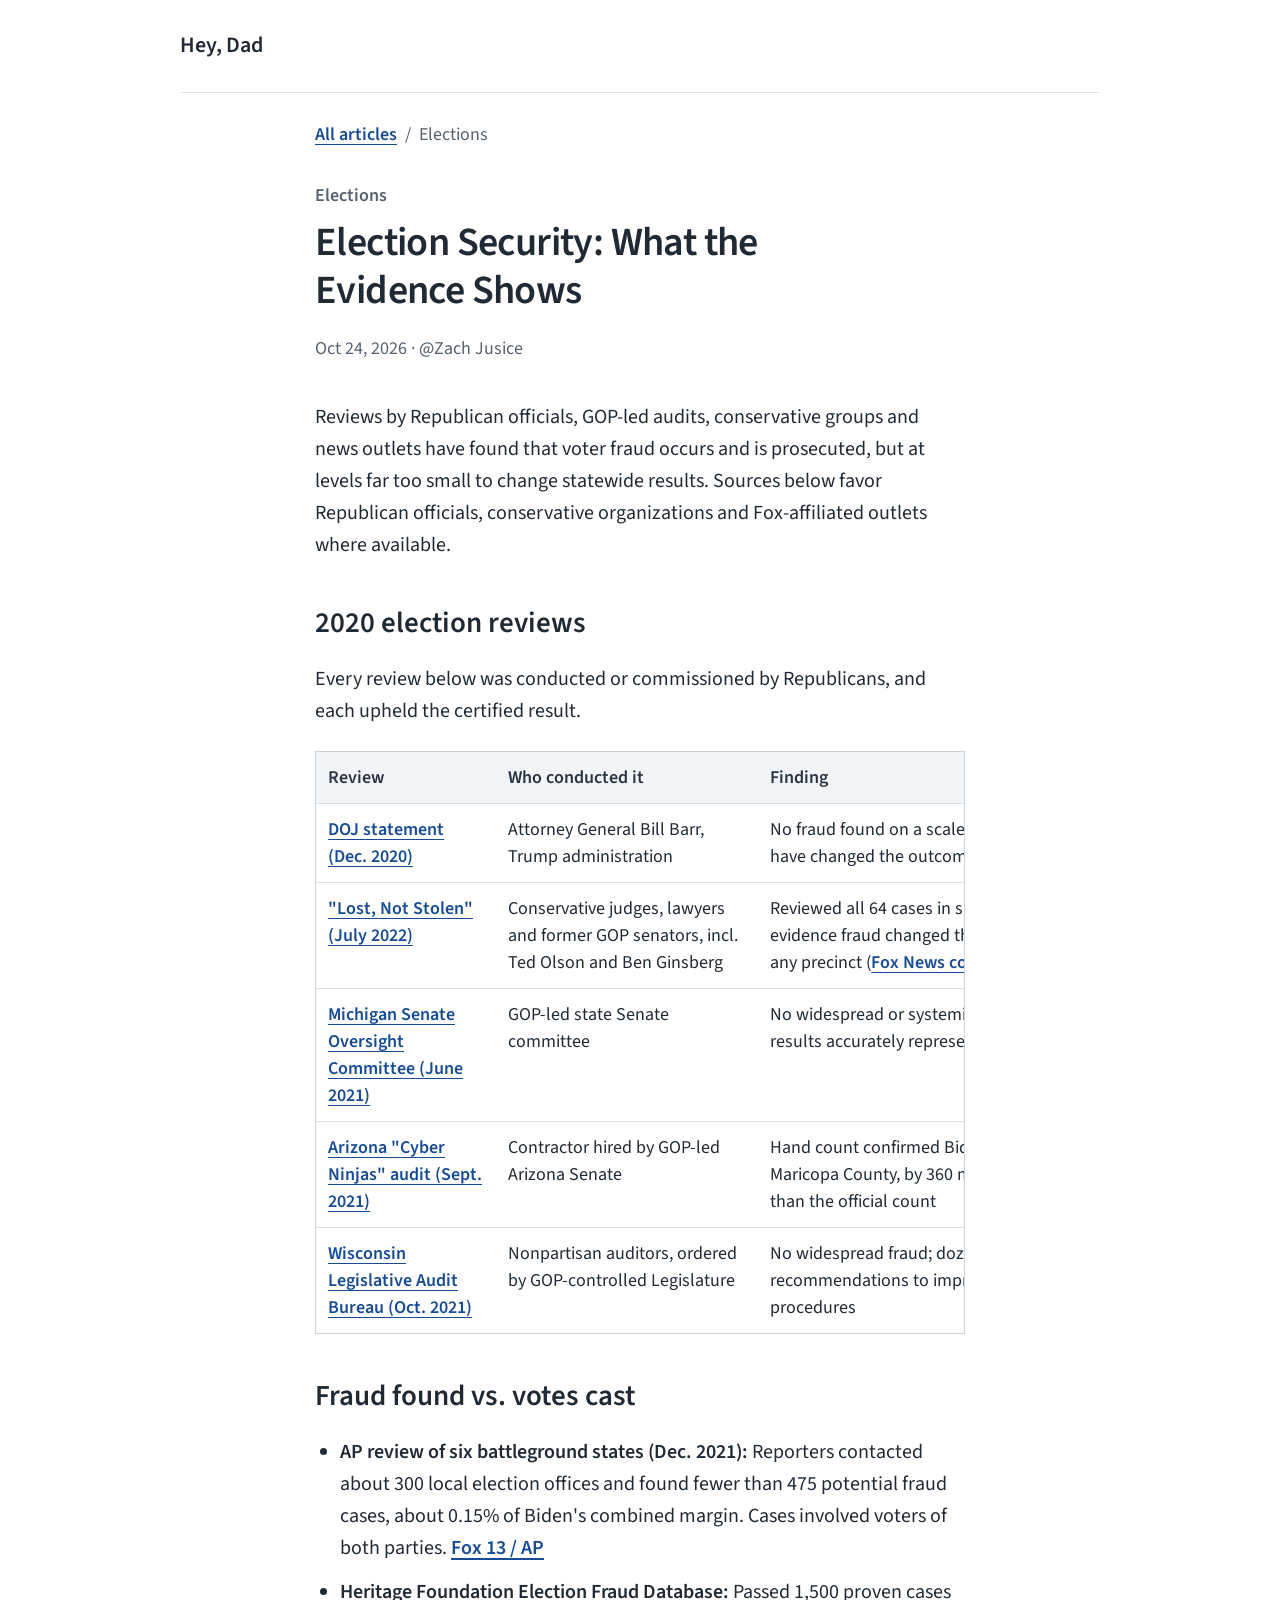
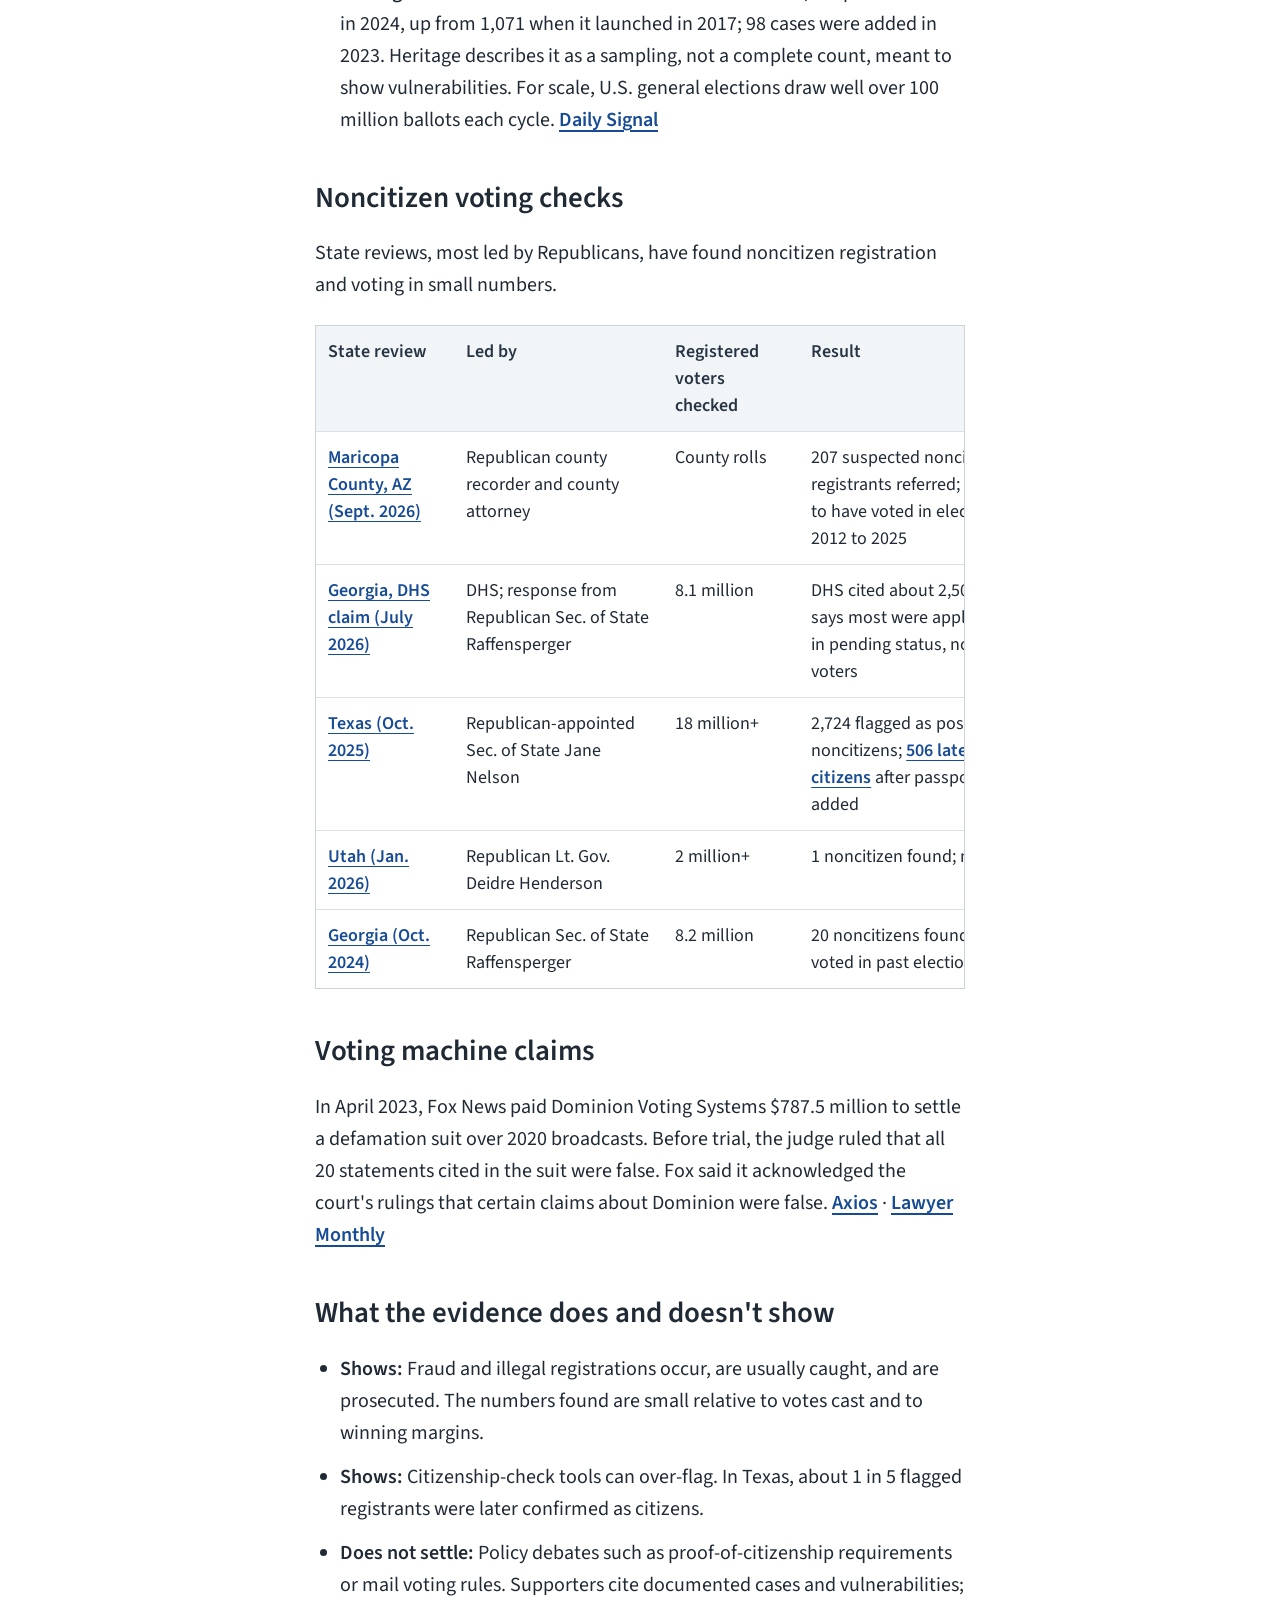
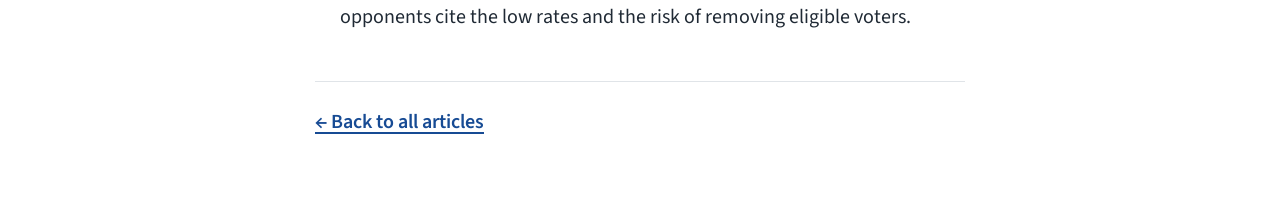
==== articles/elections/election-security.html @ 76e3f585 "Add article library site" ====
<!doctype html>
<html lang="en">
<head>
  <meta charset="utf-8">
  <meta name="viewport" content="width=device-width, initial-scale=1">
  <meta name="description" content="Election Security: What the Evidence Shows">
  <meta name="theme-color" content="#ffffff">
  <title>Election Security: What the Evidence Shows — Hey, Dad</title>
  <link rel="icon" href="../../assets/images/favicon.svg" type="image/svg+xml">
  <link rel="stylesheet" href="../../assets/css/styles.css">
</head>
<body>
  <a class="skip-link" href="#article-content">Skip to article</a>

  <header class="site-header page-width">
    <a class="site-name" href="../../">Hey, Dad</a>
  </header>

  <main id="article-content" class="article-page page-width">
    <nav class="breadcrumb" aria-label="Breadcrumb">
      <a href="../../">All articles</a>
      <span aria-hidden="true">/</span>
      <span>Elections</span>
    </nav>
    <article class="reading-content">
      <header class="article-header">
        <p class="article-topic">Elections</p>
        <h1>Election Security: What the Evidence Shows</h1>
        <p class="article-meta">Oct 24, 2026 · @Zach Jusice</p>
      </header>
      <p>Reviews by Republican officials, GOP-led audits, conservative groups and news outlets have found that voter fraud occurs and is prosecuted, but at levels far too small to change statewide results. Sources below favor Republican officials, conservative organizations and Fox-affiliated outlets where available.</p>
<h2>2020 election reviews</h2>
<p>Every review below was conducted or commissioned by Republicans, and each upheld the certified result.</p>
<div class="table-scroll">
<table>
<thead><tr>
<th scope="col">Review</th>
<th scope="col">Who conducted it</th>
<th scope="col">Finding</th>
</tr></thead><tbody>
<tr>
<td><a href="https://www.fox5ny.com/news/barr-no-evidence-of-fraud-thatd-change-election-outcome">DOJ statement (Dec. 2020)</a></td>
<td>Attorney General Bill Barr, Trump administration</td>
<td>No fraud found on a scale that could have changed the outcome</td>
</tr>
<tr>
<td><a href="https://law.stanford.edu/stanford-lawyer/articles/lost-not-stolen/">"Lost, Not Stolen" (July 2022)</a></td>
<td>Conservative judges, lawyers and former GOP senators, incl. Ted Olson and Ben Ginsberg</td>
<td>Reviewed all 64 cases in six states; no evidence fraud changed the result in any precinct (<a href="https://www.foxnews.com/politics/prominent-conservatives-election-lost-not-stolen.amp">Fox News coverage</a>)</td>
</tr>
<tr>
<td><a href="https://fox17online.com/news/politics/michigan-gop-investigation-finds-no-evidence-of-widespread-fraud-in-2020-election">Michigan Senate Oversight Committee (June 2021)</a></td>
<td>GOP-led state Senate committee</td>
<td>No widespread or systemic fraud; results accurately represented</td>
</tr>
<tr>
<td><a href="https://www.dailysignal.com/2021/09/24/6-takeaways-from-findings-of-arizona-election-audit/">Arizona "Cyber Ninjas" audit (Sept. 2021)</a></td>
<td>Contractor hired by GOP-led Arizona Senate</td>
<td>Hand count confirmed Biden won Maricopa County, by 360 more votes than the official count</td>
</tr>
<tr>
<td><a href="https://www.wpr.org/politics/nonpartisan-review-wisconsins-2020-election-finds-no-widespread-fraud">Wisconsin Legislative Audit Bureau (Oct. 2021)</a></td>
<td>Nonpartisan auditors, ordered by GOP-controlled Legislature</td>
<td>No widespread fraud; dozens of recommendations to improve procedures</td>
</tr>
</tbody></table>
</div>
<h2>Fraud found vs. votes cast</h2>
<ul><li><strong>AP review of six battleground states (Dec. 2021):</strong> Reporters contacted about 300 local election offices and found fewer than 475 potential fraud cases, about 0.15% of Biden's combined margin. Cases involved voters of both parties. <a href="https://www.fox13news.com/news/far-too-little-vote-fraud-to-tip-2020-election-to-trump-ap-review-finds">Fox 13 / AP</a></li>
<li><strong>Heritage Foundation Election Fraud Database:</strong> Passed 1,500 proven cases in 2024, up from 1,071 when it launched in 2017; 98 cases were added in 2023. Heritage describes it as a sampling, not a complete count, meant to show vulnerabilities. For scale, U.S. general elections draw well over 100 million ballots each cycle. <a href="https://www.dailysignal.com/2024/01/29/heritages-one-kind-election-fraud-database-hits-1500-cases/">Daily Signal</a></li></ul>
<h2>Noncitizen voting checks</h2>
<p>State reviews, most led by Republicans, have found noncitizen registration and voting in small numbers.</p>
<div class="table-scroll">
<table>
<thead><tr>
<th scope="col">State review</th>
<th scope="col">Led by</th>
<th scope="col">Registered voters checked</th>
<th scope="col">Result</th>
</tr></thead><tbody>
<tr>
<td><a href="https://www.kjzz.org/politics/2026-09-28/maricopa-county-attorney-mitchell-finds-8-noncitizens-voted-in-past-elections">Maricopa County, AZ (Sept. 2026)</a></td>
<td>Republican county recorder and county attorney</td>
<td>County rolls</td>
<td>207 suspected noncitizen registrants referred; 8 confirmed to have voted in elections from 2012 to 2025</td>
</tr>
<tr>
<td><a href="https://www.ajc.com/politics/2026/07/most-noncitizen-voters-dhs-found-in-georgia-were-never-voters-at-all/">Georgia, DHS claim (July 2026)</a></td>
<td>DHS; response from Republican Sec. of State Raffensperger</td>
<td>8.1 million</td>
<td>DHS cited about 2,500; the state says most were applicants held in pending status, not registered voters</td>
</tr>
<tr>
<td><a href="https://www.fox7austin.com/news/texas-identifies-thousands-potential-noncitizens-registered-vote">Texas (Oct. 2025)</a></td>
<td>Republican-appointed Sec. of State Jane Nelson</td>
<td>18 million+</td>
<td>2,724 flagged as possible noncitizens; <a href="https://www.votebeat.org/texas/2026/05/28/save-database-potential-noncitizens-voter-rolls-dps/">506 later proven citizens</a> after passport data was added</td>
</tr>
<tr>
<td><a href="https://www.factcheck.org/2026/03/flaws-in-government-tool-to-id-noncitizen-voters/">Utah (Jan. 2026)</a></td>
<td>Republican Lt. Gov. Deidre Henderson</td>
<td>2 million+</td>
<td>1 noncitizen found; never voted</td>
</tr>
<tr>
<td><a href="https://apnews.com/article/georgia-noncitizens-voter-rolls-14532ef49b66f9cbf34ff483d2534280">Georgia (Oct. 2024)</a></td>
<td>Republican Sec. of State Raffensperger</td>
<td>8.2 million</td>
<td>20 noncitizens found; 9 had voted in past elections</td>
</tr>
</tbody></table>
</div>
<h2>Voting machine claims</h2>
<p>In April 2023, Fox News paid Dominion Voting Systems $787.5 million to settle a defamation suit over 2020 broadcasts. Before trial, the judge ruled that all 20 statements cited in the suit were false. Fox said it acknowledged the court's rulings that certain claims about Dominion were false. <a href="https://www.axios.com/2023/04/18/fox-news-settles-dominion-lawsuit">Axios</a> · <a href="https://www.lawyer-monthly.com/?p=39218">Lawyer Monthly</a></p>
<h2>What the evidence does and doesn't show</h2>
<ul><li><strong>Shows:</strong> Fraud and illegal registrations occur, are usually caught, and are prosecuted. The numbers found are small relative to votes cast and to winning margins.</li>
<li><strong>Shows:</strong> Citizenship-check tools can over-flag. In Texas, about 1 in 5 flagged registrants were later confirmed as citizens.</li>
<li><strong>Does not settle:</strong> Policy debates such as proof-of-citizenship requirements or mail voting rules. Supporters cite documented cases and vulnerabilities; opponents cite the low rates and the risk of removing eligible voters.</li></ul>
    </article>
    <p class="article-return"><a href="../../">← Back to all articles</a></p>
  </main>
</body>
</html>
---- assets/css/styles.css ----
@font-face {
  font-family: "Source Sans 3";
  src: url("../fonts/source-sans-regular.ttf") format("truetype");
  font-style: normal;
  font-weight: 400;
  font-display: swap;
}

@font-face {
  font-family: "Source Sans 3";
  src: url("../fonts/source-sans-semibold.ttf") format("truetype");
  font-style: normal;
  font-weight: 600;
  font-display: swap;
}

:root {
  color-scheme: light;
  font-family: "Source Sans 3", "Segoe UI", sans-serif;
  font-size: 20px;
  line-height: 1.6;
  color: #202a35;
  background: #ffffff;
}

* {
  box-sizing: border-box;
}

html {
  scroll-padding-top: 24px;
}

body {
  margin: 0;
}

[hidden] {
  display: none !important;
}

a {
  color: inherit;
  text-underline-offset: 4px;
}

button {
  font: inherit;
  cursor: pointer;
}

a:focus-visible,
button:focus-visible {
  outline: 3px solid #2456a6;
  outline-offset: 4px;
}

h1,
h2,
h3,
p {
  margin: 0;
}

.page-width {
  width: min(920px, calc(100% - 64px));
  margin-inline: auto;
}

.skip-link {
  position: fixed;
  top: 12px;
  left: 12px;
  z-index: 1;
  padding: 10px 18px;
  background: #202a35;
  color: #ffffff;
  transform: translateY(-180%);
}

.skip-link:focus {
  transform: translateY(0);
}

.site-header {
  padding-block: 24px;
  border-bottom: 1px solid #e0e4e8;
}

.site-name {
  display: inline-flex;
  align-items: center;
  min-height: 44px;
  font-size: 1.1rem;
  font-weight: 600;
  text-decoration: none;
}

main {
  padding-block: 36px 64px;
}

.list-heading {
  display: flex;
  align-items: baseline;
  justify-content: space-between;
  flex-wrap: wrap;
  gap: 8px 24px;
  margin-bottom: 24px;
}

h1 {
  font-size: 2rem;
  font-weight: 600;
  line-height: 1.2;
  letter-spacing: -0.6px;
}

#article-count {
  color: #56616e;
  font-size: 0.9rem;
}

.topic-filters {
  display: flex;
  flex-wrap: wrap;
  gap: 10px;
}

.topic-filter {
  display: inline-flex;
  justify-content: center;
  align-items: center;
  min-height: 56px;
  padding: 11px 22px;
  border: 1px solid #aab3bd;
  border-radius: 5px;
  background: #ffffff;
  color: #283443;
  font-size: 1rem;
  line-height: 1.6;
  text-decoration: none;
}

.topic-filter:hover {
  background: #f2f5f8;
  border-color: #68778a;
}

.topic-filter[aria-pressed="true"] {
  border-color: #263f60;
  background: #263f60;
  color: #ffffff;
}

.article-list {
  margin-top: 34px;
}

.topic-section:not([hidden]) ~ .topic-section:not([hidden]) {
  margin-top: 32px;
}

.topic-section h2 {
  color: #56616e;
  font-size: 0.9rem;
  font-weight: 600;
  line-height: 1.6;
}

.article-link {
  display: block;
  padding-block: 17px 23px;
  border-bottom: 1px solid #e0e4e8;
  text-decoration: none;
}

.topic-section article + article .article-link {
  padding-top: 23px;
}

.article-link h3 {
  max-width: 50ch;
  font-size: 1.3rem;
  font-weight: 600;
  line-height: 1.35;
  overflow-wrap: break-word;
}

.article-link p {
  max-width: 65ch;
  margin-top: 8px;
  color: #56616e;
  font-size: 1rem;
  line-height: 1.6;
}

.article-link:hover h3 {
  color: #2456a6;
  text-decoration: underline;
  text-decoration-thickness: 1px;
  text-underline-offset: 5px;
}

.article-page {
  width: min(65ch, calc(100% - 64px));
  padding-top: 28px;
}

.breadcrumb {
  display: flex;
  flex-wrap: wrap;
  gap: 8px;
  color: #56616e;
  font-size: 0.9rem;
}

.breadcrumb a,
.article-return a,
.reading-content a {
  color: #174b94;
  font-weight: 600;
}

.article-header {
  margin-block: 32px 38px;
}

.article-topic {
  margin-bottom: 8px;
  color: #56616e;
  font-size: 0.9rem;
  font-weight: 600;
}

.article-header h1 {
  max-width: 25ch;
}

.article-meta {
  margin-top: 14px;
  color: #56616e;
  font-size: 0.9rem;
}

.reading-content {
  overflow-wrap: break-word;
}

.reading-content h2,
.reading-content h3 {
  color: #202a35;
  font-weight: 600;
  line-height: 1.3;
}

.reading-content h2 {
  margin-top: 44px;
  font-size: 1.45rem;
}

.reading-content h3 {
  margin-top: 30px;
  font-size: 1.15rem;
}

.reading-content p,
.reading-content ul {
  margin-top: 20px;
}

.reading-content ul {
  padding-left: 1.25em;
}

.reading-content li + li {
  margin-top: 12px;
}

.reading-content code {
  padding: 1px 5px;
  border-radius: 3px;
  background: #edf1f5;
  font-family: ui-monospace, SFMono-Regular, Consolas, monospace;
  font-size: 0.9em;
}

.table-scroll {
  width: 100%;
  margin-top: 24px;
  overflow-x: auto;
  border: 1px solid #ccd3da;
}

.reading-content table {
  width: 100%;
  min-width: 38rem;
  border-collapse: collapse;
  font-size: 0.9rem;
  line-height: 1.5;
}

.reading-content th,
.reading-content td {
  padding: 12px;
  border-bottom: 1px solid #dbe0e5;
  text-align: left;
  vertical-align: top;
}

.reading-content th {
  background: #f2f5f8;
  color: #283443;
  font-weight: 600;
}

.reading-content tr:last-child td {
  border-bottom: 0;
}

.article-return {
  margin-top: 48px;
  padding-top: 24px;
  border-top: 1px solid #e0e4e8;
}

@media (max-width: 600px) {
  .page-width {
    width: calc(100% - 40px);
  }

  .article-page {
    width: calc(100% - 40px);
  }

  .site-header {
    padding-block: 16px;
  }

  main {
    padding-top: 28px;
  }

  h1 {
    font-size: 1.8rem;
  }

  .article-header h1 {
    font-size: 1.6rem;
    overflow-wrap: anywhere;
  }

  .topic-filters {
    display: grid;
    grid-template-columns: repeat(2, minmax(0, 1fr));
  }

  .topic-filter {
    padding-inline: 10px;
    overflow-wrap: anywhere;
  }

  .article-link h3 {
    font-size: 1.2rem;
  }

  .reading-content table {
    min-width: 34rem;
  }
}
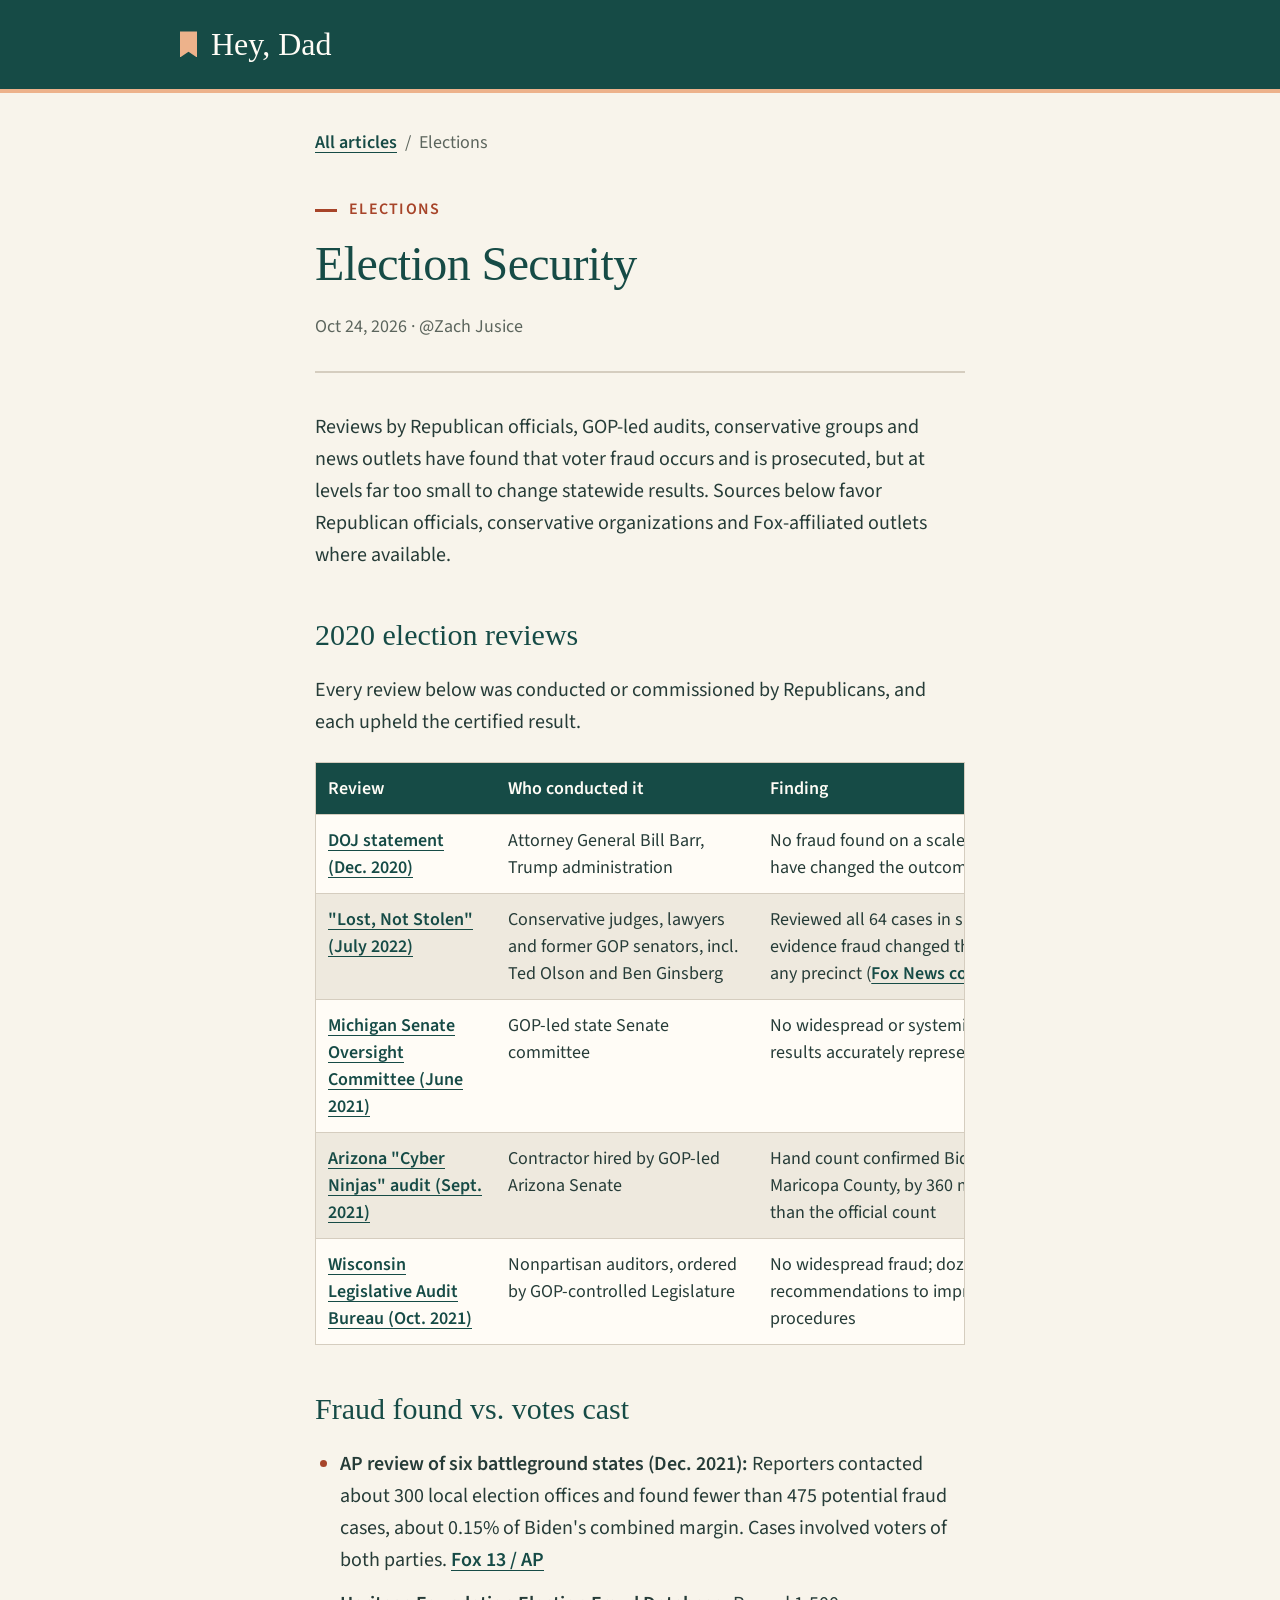
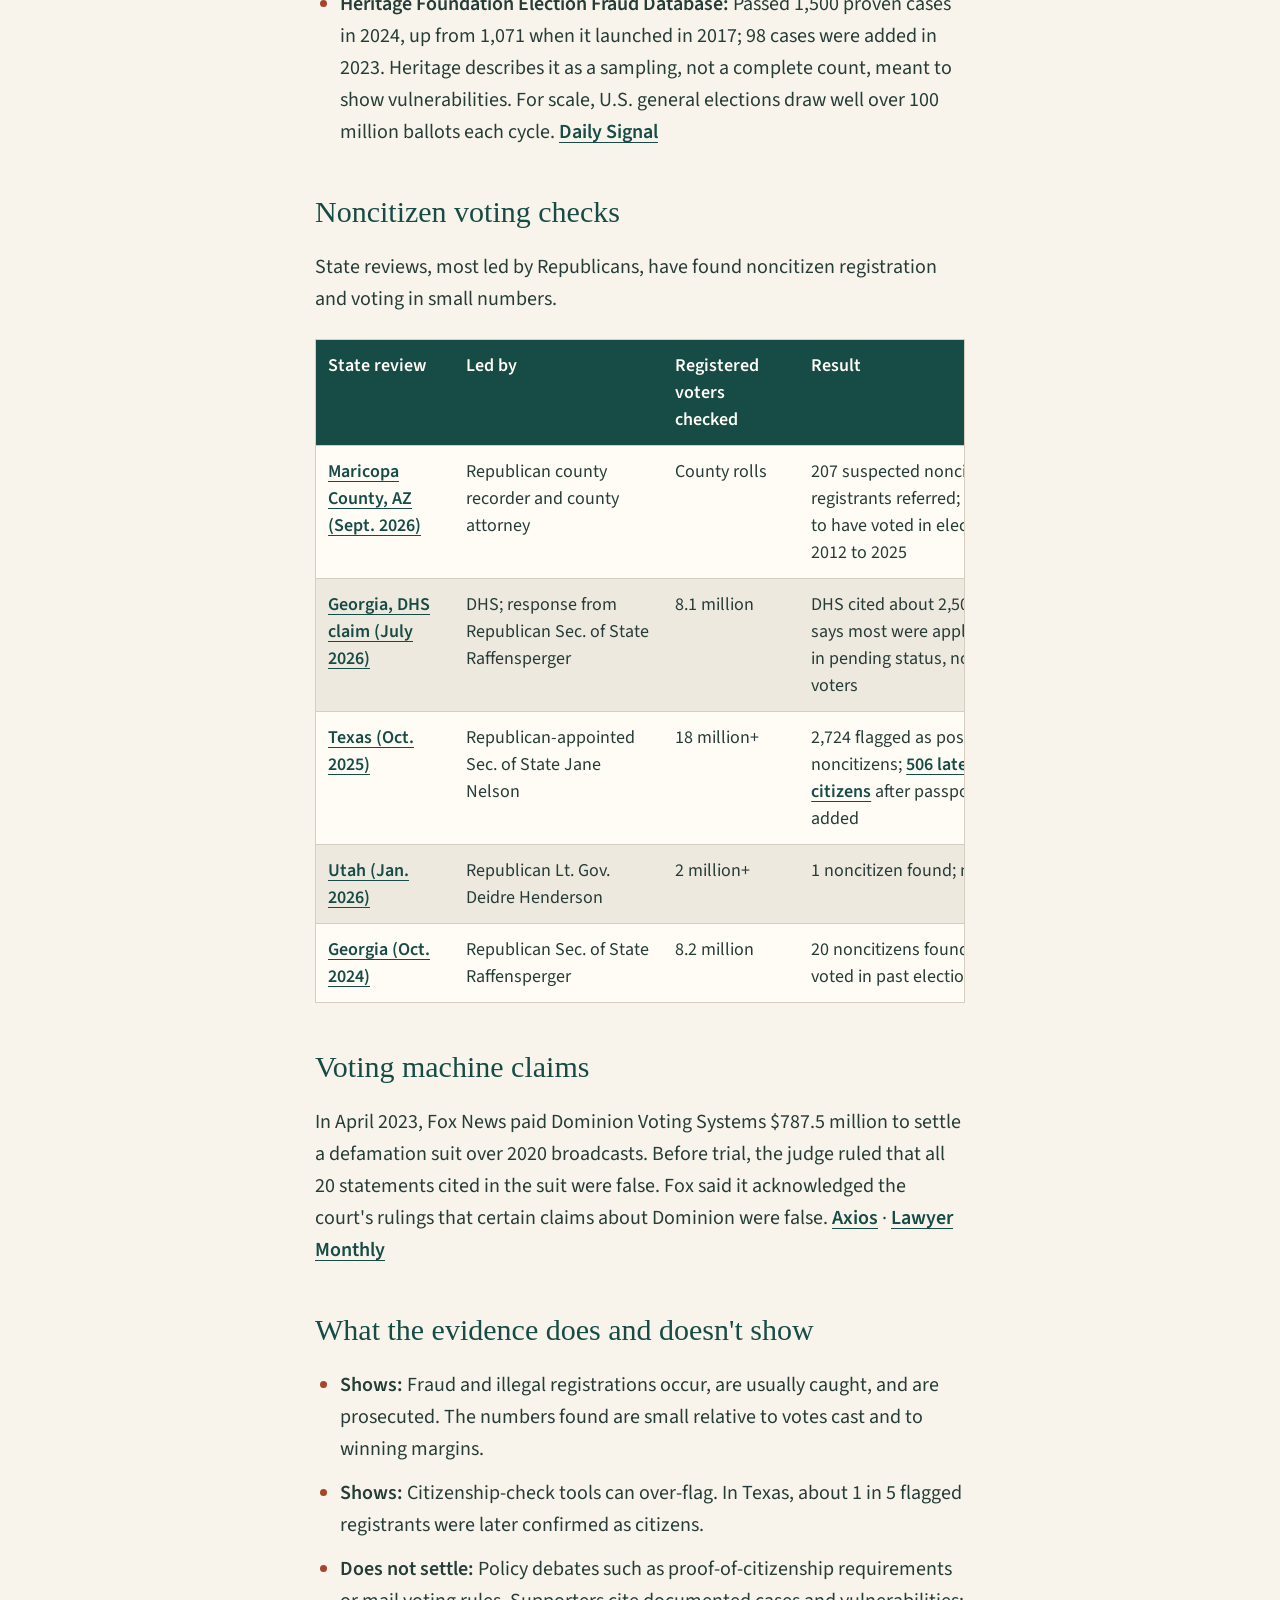
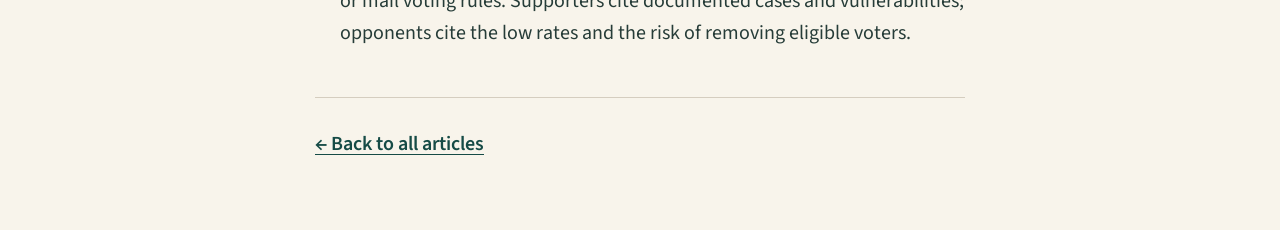
==== commit bddfdc21: "Remove TODO and renames" ====
--- a/articles/elections/election-security.html
+++ b/articles/elections/election-security.html
@@ -3,17 +3,19 @@
 <head>
   <meta charset="utf-8">
   <meta name="viewport" content="width=device-width, initial-scale=1">
-  <meta name="description" content="Election Security: What the Evidence Shows">
-  <meta name="theme-color" content="#ffffff">
-  <title>Election Security: What the Evidence Shows — Hey, Dad</title>
+  <meta name="description" content="Election Security">
+  <meta name="theme-color" content="#164b46">
+  <title>Election Security — Hey, Dad</title>
   <link rel="icon" href="../../assets/images/favicon.svg" type="image/svg+xml">
   <link rel="stylesheet" href="../../assets/css/styles.css">
 </head>
 <body>
   <a class="skip-link" href="#article-content">Skip to article</a>
 
-  <header class="site-header page-width">
-    <a class="site-name" href="../../">Hey, Dad</a>
+  <header class="site-header">
+    <div class="page-width">
+      <a class="site-name" href="../../">Hey, Dad</a>
+    </div>
   </header>
 
   <main id="article-content" class="article-page page-width">
@@ -25,7 +27,7 @@
     <article class="reading-content">
       <header class="article-header">
         <p class="article-topic">Elections</p>
-        <h1>Election Security: What the Evidence Shows</h1>
+        <h1>Election Security</h1>
         <p class="article-meta">Oct 24, 2026 · @Zach Jusice</p>
       </header>
       <p>Reviews by Republican officials, GOP-led audits, conservative groups and news outlets have found that voter fraud occurs and is prosecuted, but at levels far too small to change statewide results. Sources below favor Republican officials, conservative organizations and Fox-affiliated outlets where available.</p>
--- a/assets/css/styles.css
+++ b/assets/css/styles.css
@@ -16,11 +16,24 @@
 
 :root {
   color-scheme: light;
+  --paper: #f8f4eb;
+  --surface: #fffcf6;
+  --ink: #263c38;
+  --muted: #5c655d;
+  --teal: #164b46;
+  --rust: #a74429;
+  --rust-dark: #84331f;
+  --apricot: #edb28b;
+  --rule: #d5cdbf;
+  --control-border: #a59c8c;
+  --wash: #eee9de;
+  --focus: #a74429;
+  --heading-font: Georgia, "Times New Roman", serif;
   font-family: "Source Sans 3", "Segoe UI", sans-serif;
   font-size: 20px;
   line-height: 1.6;
-  color: #202a35;
-  background: #ffffff;
+  color: var(--ink);
+  background: var(--paper);
 }
 
 * {
@@ -33,6 +46,11 @@
 
 body {
   margin: 0;
+}
+
+::selection {
+  background: var(--teal);
+  color: var(--surface);
 }
 
 [hidden] {
@@ -51,7 +69,7 @@
 
 a:focus-visible,
 button:focus-visible {
-  outline: 3px solid #2456a6;
+  outline: 3px solid var(--focus);
   outline-offset: 4px;
 }
 
@@ -73,8 +91,8 @@
   left: 12px;
   z-index: 1;
   padding: 10px 18px;
-  background: #202a35;
-  color: #ffffff;
+  background: var(--surface);
+  color: var(--teal);
   transform: translateY(-180%);
 }
 
@@ -83,21 +101,41 @@
 }
 
 .site-header {
-  padding-block: 24px;
-  border-bottom: 1px solid #e0e4e8;
+  padding-block: 22px;
+  border-bottom: 4px solid var(--apricot);
+  background: var(--teal);
+  color: var(--surface);
+}
+
+.site-header a:focus-visible {
+  outline-color: var(--apricot);
 }
 
 .site-name {
   display: inline-flex;
   align-items: center;
+  gap: 14px;
   min-height: 44px;
-  font-size: 1.1rem;
-  font-weight: 600;
+  font-family: var(--heading-font);
+  font-size: 1.6rem;
+  line-height: 1.4;
   text-decoration: none;
 }
 
+.site-name::before {
+  content: "";
+  width: 17px;
+  height: 26px;
+  background: var(--apricot);
+  clip-path: polygon(0 0, 100% 0, 100% 100%, 50% 78%, 0 100%);
+}
+
+.site-name:hover {
+  color: var(--apricot);
+}
+
 main {
-  padding-block: 36px 64px;
+  padding-block: 38px 64px;
 }
 
 .list-heading {
@@ -110,14 +148,16 @@
 }
 
 h1 {
-  font-size: 2rem;
-  font-weight: 600;
+  color: var(--teal);
+  font-family: var(--heading-font);
+  font-size: 2.4rem;
+  font-weight: 400;
   line-height: 1.2;
   letter-spacing: -0.6px;
 }
 
 #article-count {
-  color: #56616e;
+  color: var(--muted);
   font-size: 0.9rem;
 }
 
@@ -131,77 +171,129 @@
   display: inline-flex;
   justify-content: center;
   align-items: center;
-  min-height: 56px;
+  min-height: 58px;
   padding: 11px 22px;
-  border: 1px solid #aab3bd;
-  border-radius: 5px;
-  background: #ffffff;
-  color: #283443;
+  border: 1px solid var(--control-border);
+  border-radius: 4px;
+  background: var(--surface);
+  color: var(--teal);
+  font-size: 1rem;
+  font-weight: 600;
+  line-height: 1.6;
+  text-decoration: none;
+  transition: background-color 140ms ease, border-color 140ms ease;
+}
+
+.topic-filter:hover {
+  background: var(--wash);
+  border-color: var(--teal);
+}
+
+.topic-filter[aria-pressed="true"] {
+  border-color: var(--rust);
+  background: var(--rust);
+  color: var(--surface);
+}
+
+.topic-filter[aria-pressed="true"]:hover {
+  border-color: var(--rust-dark);
+  background: var(--rust-dark);
+}
+
+.topic-filter:active {
+  border-color: var(--rust-dark);
+  background: var(--rust-dark);
+  color: var(--surface);
+}
+
+.article-list {
+  margin-top: 34px;
+}
+
+.topic-section:not([hidden]) ~ .topic-section:not([hidden]) {
+  margin-top: 32px;
+}
+
+.topic-section h2,
+.article-topic {
+  display: flex;
+  align-items: center;
+  gap: 12px;
+  color: var(--rust);
+  font-size: 0.8rem;
+  font-weight: 600;
+  line-height: 1.6;
+  letter-spacing: 0.08em;
+  text-transform: uppercase;
+}
+
+.topic-section h2::before,
+.article-topic::before {
+  content: "";
+  flex: 0 0 22px;
+  height: 3px;
+  background: currentColor;
+}
+
+.article-link {
+  display: grid;
+  grid-template-columns: minmax(0, 1fr) 32px;
+  column-gap: 24px;
+  padding-block: 20px 25px;
+  border-bottom: 1px solid var(--rule);
+  text-decoration: none;
+  transition: background-color 140ms ease;
+}
+
+.topic-section article + article .article-link {
+  padding-top: 23px;
+}
+
+.article-link h3 {
+  max-width: 50ch;
+  color: var(--teal);
+  font-family: var(--heading-font);
+  font-size: 1.35rem;
+  font-weight: 400;
+  line-height: 1.35;
+  overflow-wrap: break-word;
+}
+
+.article-link p {
+  grid-column: 1;
+  max-width: 65ch;
+  margin-top: 8px;
+  color: var(--muted);
   font-size: 1rem;
   line-height: 1.6;
-  text-decoration: none;
-}
-
-.topic-filter:hover {
-  background: #f2f5f8;
-  border-color: #68778a;
-}
-
-.topic-filter[aria-pressed="true"] {
-  border-color: #263f60;
-  background: #263f60;
-  color: #ffffff;
-}
-
-.article-list {
-  margin-top: 34px;
-}
-
-.topic-section:not([hidden]) ~ .topic-section:not([hidden]) {
-  margin-top: 32px;
-}
-
-.topic-section h2 {
-  color: #56616e;
-  font-size: 0.9rem;
-  font-weight: 600;
-  line-height: 1.6;
-}
-
-.article-link {
-  display: block;
-  padding-block: 17px 23px;
-  border-bottom: 1px solid #e0e4e8;
-  text-decoration: none;
-}
-
-.topic-section article + article .article-link {
-  padding-top: 23px;
-}
-
-.article-link h3 {
-  max-width: 50ch;
-  font-size: 1.3rem;
-  font-weight: 600;
-  line-height: 1.35;
-  overflow-wrap: break-word;
-}
-
-.article-link p {
-  max-width: 65ch;
-  margin-top: 8px;
-  color: #56616e;
-  font-size: 1rem;
-  line-height: 1.6;
-}
-
-.article-link:hover h3 {
-  color: #2456a6;
+}
+
+.article-arrow {
+  grid-column: 2;
+  grid-row: 1 / 3;
+  align-self: center;
+  color: var(--rust);
+  font-size: 1.4rem;
+  text-align: center;
+  transition: transform 140ms ease;
+}
+
+.article-link:hover,
+.article-link:focus-visible {
+  background: var(--wash);
+}
+
+.article-link:hover h3,
+.article-link:focus-visible h3 {
   text-decoration: underline;
   text-decoration-thickness: 1px;
   text-underline-offset: 5px;
 }
 
+.article-link:hover .article-arrow {
+  transform: translateX(4px);
+}
+
 .article-page {
   width: min(65ch, calc(100% - 64px));
   padding-top: 28px;
@@ -209,28 +301,43 @@
 
 .breadcrumb {
   display: flex;
+  align-items: center;
   flex-wrap: wrap;
   gap: 8px;
-  color: #56616e;
+  color: var(--muted);
   font-size: 0.9rem;
 }
 
 .breadcrumb a,
 .article-return a,
 .reading-content a {
-  color: #174b94;
+  color: var(--teal);
   font-weight: 600;
+  text-decoration-thickness: 1px;
+}
+
+.breadcrumb a,
+.article-return a {
+  display: inline-flex;
+  align-items: center;
+  min-height: 44px;
+}
+
+.breadcrumb a:hover,
+.article-return a:hover,
+.reading-content a:hover {
+  color: var(--rust);
+  text-decoration-thickness: 2px;
 }
 
 .article-header {
   margin-block: 32px 38px;
+  padding-bottom: 30px;
+  border-bottom: 2px solid var(--rule);
 }
 
 .article-topic {
-  margin-bottom: 8px;
-  color: #56616e;
-  font-size: 0.9rem;
-  font-weight: 600;
+  margin-bottom: 12px;
 }
 
 .article-header h1 {
@@ -239,7 +346,7 @@
 
 .article-meta {
   margin-top: 14px;
-  color: #56616e;
+  color: var(--muted);
   font-size: 0.9rem;
 }
 
@@ -249,19 +356,20 @@
 
 .reading-content h2,
 .reading-content h3 {
-  color: #202a35;
-  font-weight: 600;
+  color: var(--teal);
+  font-family: var(--heading-font);
+  font-weight: 400;
   line-height: 1.3;
 }
 
 .reading-content h2 {
   margin-top: 44px;
-  font-size: 1.45rem;
+  font-size: 1.5rem;
 }
 
 .reading-content h3 {
   margin-top: 30px;
-  font-size: 1.15rem;
+  font-size: 1.2rem;
 }
 
 .reading-content p,
@@ -277,10 +385,14 @@
   margin-top: 12px;
 }
 
+.reading-content li::marker {
+  color: var(--rust);
+}
+
 .reading-content code {
   padding: 1px 5px;
   border-radius: 3px;
-  background: #edf1f5;
+  background: var(--wash);
   font-family: ui-monospace, SFMono-Regular, Consolas, monospace;
   font-size: 0.9em;
 }
@@ -289,7 +401,8 @@
   width: 100%;
   margin-top: 24px;
   overflow-x: auto;
-  border: 1px solid #ccd3da;
+  border: 1px solid var(--rule);
+  background: var(--surface);
 }
 
 .reading-content table {
@@ -303,25 +416,29 @@
 .reading-content th,
 .reading-content td {
   padding: 12px;
-  border-bottom: 1px solid #dbe0e5;
+  border-bottom: 1px solid var(--rule);
   text-align: left;
   vertical-align: top;
 }
 
 .reading-content th {
-  background: #f2f5f8;
-  color: #283443;
+  background: var(--teal);
+  color: var(--surface);
   font-weight: 600;
 }
 
 .reading-content tr:last-child td {
   border-bottom: 0;
+}
+
+.reading-content tbody tr:nth-child(even) {
+  background: var(--wash);
 }
 
 .article-return {
   margin-top: 48px;
   padding-top: 24px;
-  border-top: 1px solid #e0e4e8;
+  border-top: 1px solid var(--rule);
 }
 
 @media (max-width: 600px) {
@@ -342,11 +459,11 @@
   }
 
   h1 {
+    font-size: 2rem;
+  }
+
+  .article-header h1 {
     font-size: 1.8rem;
-  }
-
-  .article-header h1 {
-    font-size: 1.6rem;
     overflow-wrap: anywhere;
   }
 
@@ -364,7 +481,20 @@
     font-size: 1.2rem;
   }
 
+  .article-link {
+    column-gap: 14px;
+    grid-template-columns: minmax(0, 1fr) 24px;
+  }
+
   .reading-content table {
     min-width: 34rem;
   }
 }
+
+@media (prefers-reduced-motion: reduce) {
+  *,
+  *::before,
+  *::after {
+    transition: none !important;
+  }
+}
